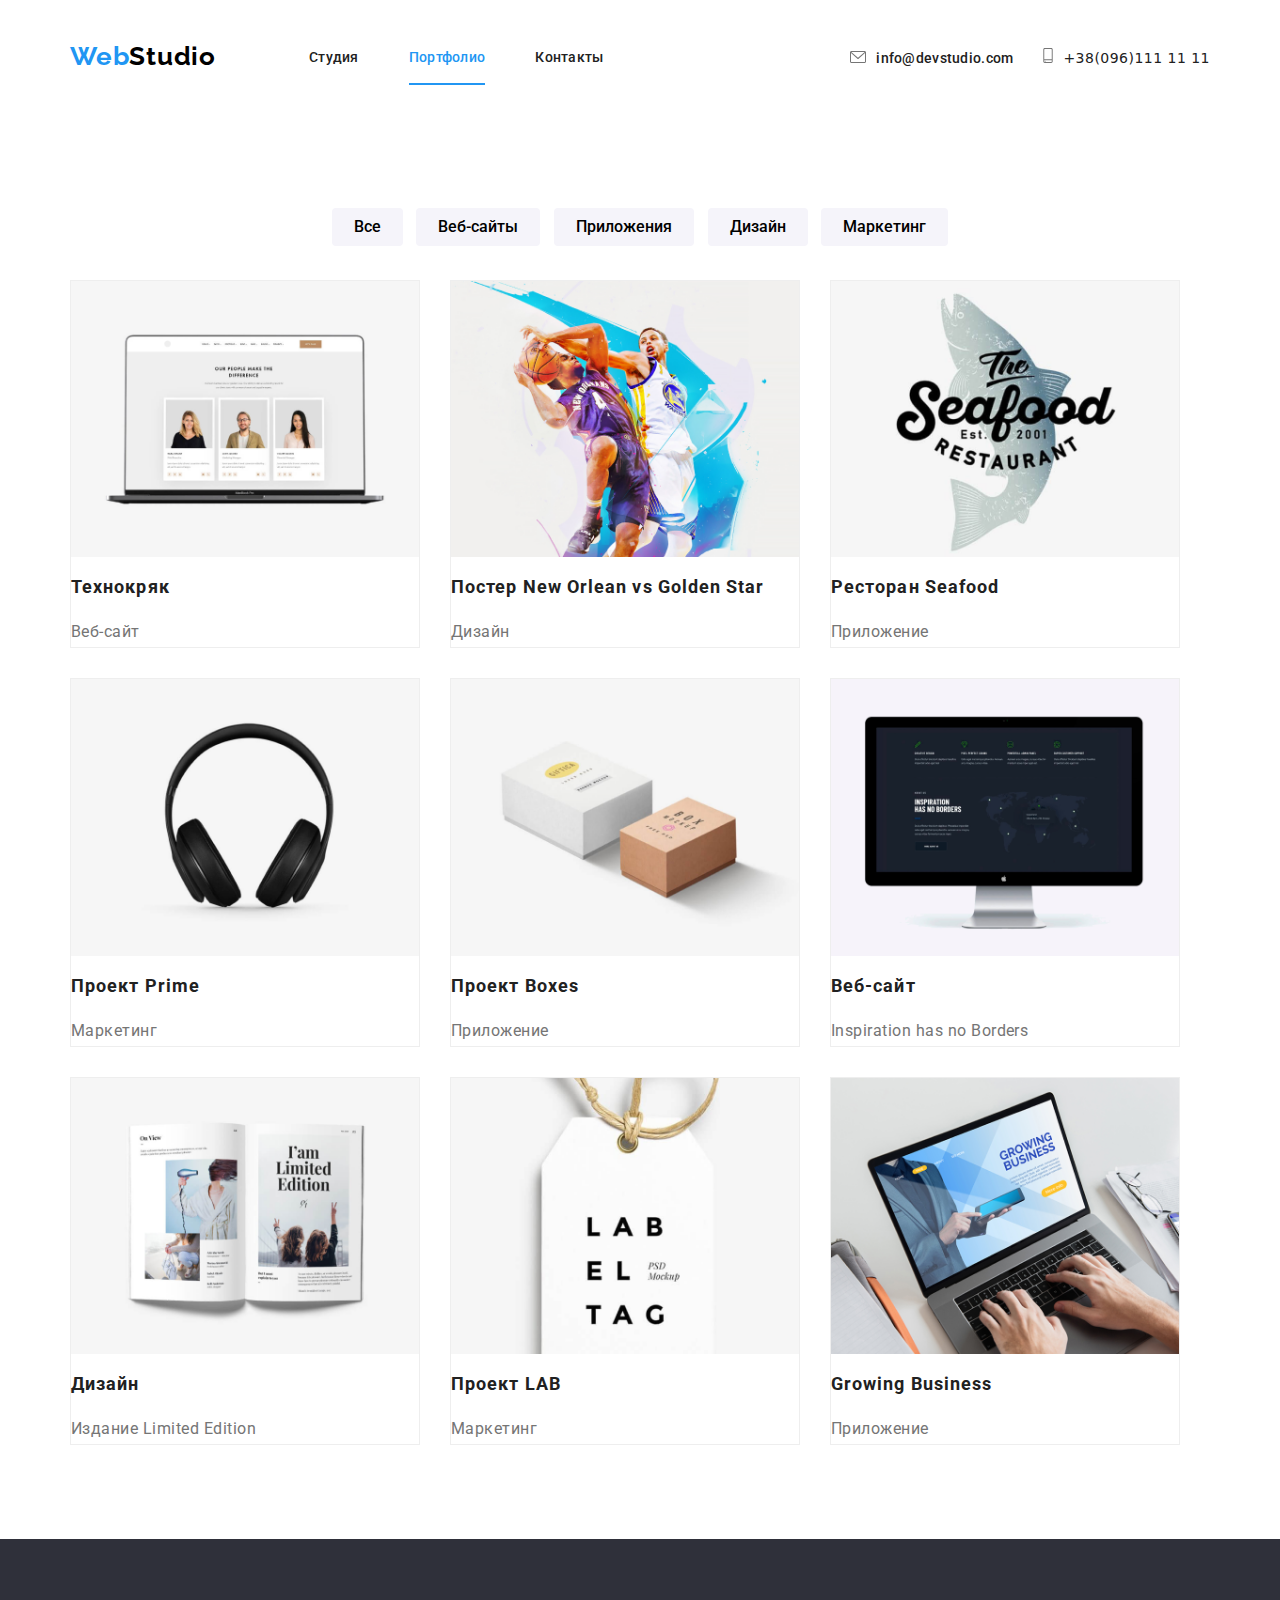
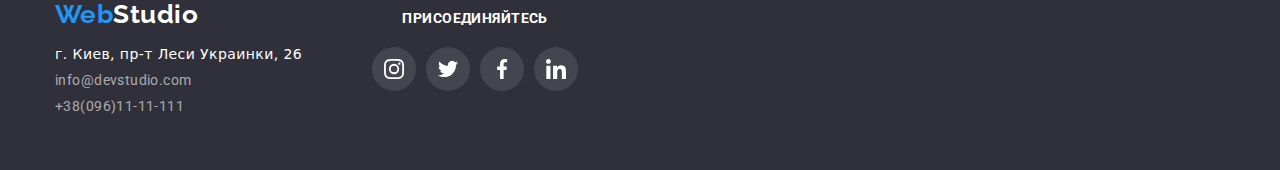
==== portfolio.html @ 76ba2aa8 "тумба" ====
<!DOCTYPE html>
<html lang="ru">
<head>
    <meta charset="UTF-8">
    <meta name="viewport" content="width=WebStudio, initial-scale=1.0">
    <title>Document</title>
    <link href="https://fonts.googleapis.com/css2?family=Raleway:wght@400;700;900&family=Roboto:ital,wght@0,400;0,500;0,900;1,700&display=swap" rel="stylesheet" />
    <link rel="stylesheet" href="./css/style.css"/>
    <link rel="stylesheet" href="./normalize.css"/>
</head>
<body>
    <header class="page-header">
    <div class="header-container">  
    <nav class="navigation">  
        <a href=""class="logo"><span class="logo-header">Web</span>Studio</a>
        <ul class="list-flax">
          <li class="list-item"><a href="./index.html"class="meny-nav">Студия</a></li>
          <li class="list-item"><a href=""class="meny-nav current">Портфолио</a></li>
          <li class="list-item"><a href=""class="meny-nav">Контакты</a></li>
        </ul>
    </nav>
    <ul class="adress-flax"> 
        <li class="adress-list">
            <a class="meny-nav mail adress-item" href="mailto:info@devstudio.com">
                <svg width="16px" height="12px" class="icon-adr"><use href="./image/иконки/sprite(1).svg#конверт"></use></svg>info@devstudio.com
            </a>
        </li>
        <li class="adress-list">
            <a class="meny-nav tell adress-item" href="+38-096-111-11-11">
                <svg width="10px" height="15px" class="icon-adr"><use href="./image/иконки/sprite(1).svg#смартфон"></use></svg>+38(096)111 11 11
            </a>
        </li>
    </ul>
    </header>

<div class="conteiner-portfolio">
    <div class="button-filter">
        <button type="button" class="filter">Все</button>
        <button type="button" class="filter">Веб-сайты</button>
        <button type="button" class="filter">Приложения</button>
        <button type="button" class="filter">Дизайн</button>
        <button type="button" class="filter">Маркетинг</button>
    </div>

<div class="portfolio">
 <section>
    <ul class="team">
        <li class="team-folio">
        <div class="folio-card">
                <img src="./portfolio image/техноякорь.png" alt="" width="370"/>
            <div>
                <h1 class="tittle">Технокряк</h1>
                <p class="text">Веб-сайт</p>
            </div>
        </div>
        </li>
        <li class="team-folio">
        <div class="folio-card">
            <img src="./portfolio image/постер.png" alt=""width="370"/>
        <div>
            <h1 class="tittle">Постер New Orlean vs Golden Star</h1>
            <p class="text">Дизайн</p> 
        </div>  
    </div>
        </li>
        <li class="team-folio">
        <div class="folio-card">
                <img src="./portfolio image/ресторан.png" alt=""width="370"/>
            <div>
                <h1 class="tittle">Ресторан Seafood</h1>
                <p class="text">Приложение</p>
            </div>   
        </div>
        </li>
        <li class="team-folio">
        <div class="folio-card">
            <img src="./portfolio image/проект прайм.png" alt=""width="370"/>
        <div>
            <h1 class="tittle">Проект Prime</h1>
            <p class="text">Маркетинг</p>
        </div>
    </div>
        </li>
        <li class="team-folio">
        <div class="folio-card">
            <img src="./portfolio image/проект бокс.png" alt=""width="370"/>
        <div>
            <h1 class="tittle">Проект Boxes</h1>
            <p class="text">Приложение</p>
        </div>
    </div>
        </li>
        <li class="team-folio">
        <div class="folio-card">
            <img src="./portfolio image/инспирит.png" alt=""width="370"/>
        <div>
            <h1 class="tittle">Веб-сайт</h1>
            <p class="text">Inspiration has no Borders</p>
        </div>
    </div>
        </li>
        <li class="team-folio">
        <div class="folio-card">
            <img src="./portfolio image/издание.png" alt=""width="370"/>
        <div>
            <h1 class="tittle">Дизайн</h1>
            <p class="text">Издание Limited Edition</p>
        </div>
    </div>
        </li>
        <li class="team-folio">
        <div class="folio-card">
            <img src="./portfolio image/проект лаб.png" alt=""width="370"/>
            <div>
            <h1 class="tittle">Проект LAB</h1>
            <p class="text">Маркетинг</p>
        </div>
    </div>
        </li>   
        <li class="team-folio">
        <div class="folio-card">
            <img src="./portfolio image/бизнес.png" alt=""width="370"/>
        <div>
            <h1 class="tittle">Growing Business</h1>
            <p class="text">Приложение</p>
        </div>
    </div>
        </li>
    </ul>
</section>
</div>
</div>

<footer class="fotter">
    <div class="fotter-position">
        <div class="fotter-list">
                <a href=""class="logo-footer"><span class="fotter-logo">Web</span>Studio</a>
            <!-- <div class="adress-list"> -->
                <address class="list">
                    <span class="fotter-adress">г. Киев, пр-т Леси Украинки, 26</span><br>
                    <a href="mailto:info@devstudio.com" class="fotter-nav">info@devstudio.com</a><br>
                    <a href="+38-096-111-11-11" class="fotter-nav">+38(096)11-11-111</a>
                </address>
            <!-- </div> -->
        </div>
    <div class="fotter-list">
        <h2>Присоединяйтесь</h2>
        <div class="fotter-social-list">
            <ul class="social-net">
                <li class="list-social-fot">
                    <a class="fotter-social-link" href="https://www.instagram/" target="_blank" rel="noopener noreferrer" aria-label="ссылка Инстаграм">
                        <svg class="icon-ft"><use href="./image/иконки/sprite.svg#instagram 2"></use></svg>
                    </a>   
                </li>
                <li class="list-social-fot">
                    <a class="fotter-social-link" href="https://www.twitter.com/" target="_blank" rel="noopener noreferrer" aria-label="ссылка Твитер">
                        <svg class="icon-ft"><use href="./image/иконки/sprite.svg#twitter 1"></use></svg>
                    </a>
                </li>
                <li class="list-social-fot">
                    <a class="fotter-social-link" href="https://www.facebook.com/" target="_blank" rel="noopener noreferrer" aria-label="ссылка Фейсбук">
                        <svg class="icon-ft"><use href="./image/иконки/sprite.svg#facebook 1"></use></svg>
                    </a>
                </li>
                <li class="list-social-fot">
                    <a class="fotter-social-link" href="https://www.linkedin.com/" target="_blank" rel="noopener noreferrer" aria-label="ссылка Линкедин">
                        <svg class="icon-ft"><use href="./image/иконки/sprite.svg#linkedin 1"></use></svg>
                    </a>
                </li>
            </ul>
        </div>
    </div>    
</div>   
</footer>
</body>
</html>
---- css/style.css ----
body{
    font-family: Roboto;
    background-color: #FFFFFF; 
    letter-spacing: 0.03em;
}

*,
*::before,
*::after{
    box-sizing: inherit;
}
a { 
    text-decoration: none; /* Убираем подчеркивание у ссылок */
   }
/* WebStudio */

.logo {
    color: #000000;
        text-decoration: none;
        font-family: 'Raleway', sans-serif;
        font-weight: bold;
        font-size: 26px;
        line-height: 1,2;
        letter-spacing: 0.03em;
        margin-right: 93px;
    }
.logo-header {
        color: #2196F3;
    }
.logo-footer{
        color: #FFFFFF;
    } 

.page-header{
    width: 1170px;
    padding-left: 15px;
    padding-right: 15px;
    margin-left: auto;
    margin-right: auto;
}
.meny-nav {
    display: block;
    margin-top: 32px;
    margin-bottom: 32px;
    font-size: 14px;
    color: #212121; 
    position: relative;
}
 
.current::after{
    content: "";
    position: absolute;
    width: 100%;
    height: 2px;
    background-color: #2196F3;
    left: 0;
    bottom: -20px;
}

.meny-nav.current{
    color: #2196F3;
}

/* .meny-nav.mail::before{
    content: ""
} */

.list{
    font-weight: 400;
    font-style: normal;
    color: rgba(255, 255, 255, 0.6);
    letter-spacing: 0.03em;
    margin-top: 20px;
    line-height:0.6;

}

.list-flax {
    display: flex;
    padding: 0px;
    margin: 0px;
    font-family: Roboto;
    font-style: normal;
    font-weight: 500;
    font-size: 14px;
    line-height: 16px;
    letter-spacing: 0.02em;
    color: #212121;
}

.list-item:not(:last-child){
    margin-right: 50px;
}

.adress-flax {
    color: #757575;
    display: flex;
    font-style:normal;
    /* margin-left: 0px; */
    align-items: flex-end;
    padding-left: 0px;
} 

.adress-list .icon-adr{
    display: inline-block;
    margin-right: 10px;
    fill: #757575;
}

.adress-item:hover .icon-adr {
    fill: #2196F3;
}

.adress-item:hover {
    color:#2196F3;
}


/* .adress-list :hover{
    fill:#2196F3;
    color:#2196F3;
} */
.adress-flax .mail{
    text-decoration: none;
    font-family: Roboto;
    font-weight: 500;
    font-size: 14px;
    letter-spacing: 0.02em;
    /* padding-right: 30px; */
}

/* .adress-flax .mail::before{
content: url(../image/mail.png);
margin-right: 10px;
background-size: contain;
}

.adress-flax .tell::before{
    content: url(../image/Vector-tell.png);
    margin-right: 10px;
    background-size: contain;  
} */



.header-container{
    display: flex;
}

.navigation{
    display: flex;
    align-items: center;
    justify-content: flex-end;
    margin-right: auto;
}


/* Эффективные решения для вашего бизнеса */

.site-header{
    max-width: 1600px;
    height: 600px;
    background-color: #c4c4c4;
    margin-left: auto;
    margin-right: auto;
    text-align: center;
    padding-top: 200px;
    padding-bottom: 200px;
    background-image: linear-gradient(rgba(47, 48, 58, 0.4) 50%, rgba(47, 48, 58, 0.4) 50%),url(../image/герой.jpg);
    background-repeat: no-repeat;
    background-position: center;
    background-size: cover;
}

.site-header h1{
    font-family: Roboto;
    font-style: normal;
    color: #FFFFFF;
    font-size: 44px;
    line-height: 1.36;
    text-align: center;
    font-weight: 900;
    letter-spacing: 0.06em;
    text-transform: uppercase;
}

.button{
    font-family: Roboto;
    font-style: normal;
    font-weight: bold;
    display: inline-flex;
    align-items: center;
    padding: 10px 32px;
    background-color: #2196F3;
    color: #FFFFFF;
    letter-spacing: 0.06em;
    border-radius: 4px;
    font-size: 16px;
    line-height: 30px;
    box-shadow: 0px 4px 4px rgba(0, 0, 0, 0.15);
}


.conteiner{
    width: 1170px;
    padding-left: 15px;
    padding-right: 15px;
    margin-right: auto;
    margin-left: auto;
    /* margin-top: 94px; */
    
}
/* .conteiner-portfolio{
    margin-top: 94px;
    
} */

.heading{
    font-family: Roboto;
    margin-top: 0px;
    margin-bottom: 30px;
    text-align: center;
    letter-spacing: 0.03em;
    font-size: 36px;
    line-height: 42px;
}


/* Особенности команды */

.conteiner-features{
    padding-top: 94px;
    padding-bottom: 94px;
    padding-right: 0px;
    
}

.features{
    display: flex;
    flex-direction: row;
    flex-wrap: wrap;
    margin-top: 0px;
    margin-bottom: 0px;
    padding: 0px;   
}
.section .item-title {
    color: var(--primary-text-color);
    text-transform: uppercase;
    font-size: 14px;}

.conteiner-features.item-text{
  font-weight: 400;
  margin-top: 10px;
  line-height: 1.71;
  font-size: 14px;
  letter-spacing: 0.03em;
}


h2{
    font-family: Roboto;
    font-style: normal;
    font-weight: bold;
    font-size: 36px;
    line-height: 42px;
    text-align: center;
    letter-spacing: 0.03em;
    color: #212121;
    margin-bottom: 50px;
    margin-top: 0px;
}

.features-list{
  width: calc((100% - 3 * 30px) / 4);
  margin-right: 30px;
  flex-basis: calc((100% -  3* 30px) / 4);
  list-style: none;
  /* margin: 0px;
  padding: 0px; */
}   

.features-list:nth-child(4n) {
    margin-right: 0px;}

.features-list::before{
    display: block;
    content: "";
    /* outline: 1px solid red; */
    /* width: 270px; */
    height: 120px;
    background: #F5F4FA;
}

.icon-attention::before{
    background-image: url(../image/спутник.png);
}

.icon-punctuality::before{
    background-image: url(../image/часы.png)
}

.icon-planning::before{
    background-image: url(../image/план.png)
}

.icon-modern::before{
    background-image: url(../image/космонавт.png)
}

.features p {
    color: #757575;
}
.features h3 {
    color: #212121;;
}


/* Чем мы занимаемся */

.features-work{
    /* padding-top: 94px; */
    padding-bottom: 94px ;
}

 .work-list{
    display:flex ;
    padding-left: 0px;
    padding-top: 0px;
    /* flex-wrap: wrap; */
    margin-bottom: 30px;
 }

 .work-item{
    margin-right: 30px;
    margin-bottom: 30px;
    flex-basis: calc((100% - 3 * 30px) / 3);
    width: calc((100% - 30px * 2) / 3);
}


.work-item:nth-child(3n){
    margin-right: 0px;
 }

/* label */

.thumb {
    position: relative;
    /* margin: 10px; */
}

.thumb > .label {
  position: absolute;
  bottom: 0;
  right: 0;
  left: 0;
  margin: 0;
  padding: 27px 82px;
  
  font-family: Roboto;
  font-size: 14px;
  line-height: 16px;
  letter-spacing: 0.03em;
  font-weight: bold;
  text-align: center;
  text-transform: uppercase;
  white-space: nowrap;
  background-color: rgba(47, 48, 58, 0.8);
  color: #fff;
}

/* .label{
    background: rgba(47, 48, 58, 0.8);
}

.label p{
    margin: 0px;
} */




/* Наша команда */

.section-team{
    /* padding-top: 94px; */
    padding-bottom: 94px ;
    margin-bottom: 94px;
    background: #F5F4FA;
}

/* .section-team h2 {
    margin-bottom: 50px;
    margin-top: 0px; */

.team{
    display: flex;
    flex-wrap: wrap;
    margin-top: 0px;}

.team p {
    color: #757575;
    margin:0px;
    position: inherit;
}
img{
    display: block;
    max-width: 100%;
    height: auto;
}
    

.team-list{
    padding: 0px;
    margin: 0px;
    box-shadow: 0px 1px 3px rgba(0, 0, 0, 0.12), 0px 1px 1px rgba(0, 0, 0, 0.14), 0px 2px 1px rgba(0, 0, 0, 0.2);
    border-radius: 0px 0px 4px 4px;
    text-align: center;
    width: calc((100% - 30px * 3) / 4);
    background: #FFFFFF;
}

.team-list:not(:last-child){
    margin-right: 30px;
    /* flex-basis: calc((100% - 3 * 30px) / 4); */
    
}
.team-list:last-child{
    margin-right: 0px;
}

.social-net{
    display: flex;
    justify-content: center;
    /* align-items: center; */
    padding-left: 0px;
    margin-top: 0px;
    margin-bottom: 0px;
}

.list-social{
    margin-top: 16px;
    margin-bottom: 30px;
}

.list-social:not(:last-child){
    margin-right: 10px;
}

.list-social-link{
    display: flex;
    justify-content: center;
    align-items: center;
    width: 44px;
    height: 44px;
    /* background-color:#FFFFFF; */
    border-radius: 50px;
}

.icon{
    width: 20px;
    height: 20px;
    fill:#AFB1B8
}

/* .list-social-link .icon{
    fill: #AFB1B8;
} */

.list-social-link:hover {
    background: #2196F3;
}

.list-social-link:hover .icon {
    fill: #FFFFFF;
    
}
    


/* .team-list:nth-last-child(-n + 5){
    margin-bottom: 0px;
} */

/* Наши клиенты */

.section-clients{
    margin-bottom: 94px;
}

.client-brand{
    display: flex;
    flex-direction: row;
    flex-wrap: nowrap;
    margin-top: 0px;
    margin-bottom: 0px;
    padding: 0px;
    height: 90px;
    /* outline: 1px solid red; 
*/
}
.client-brand-list{
    flex-basis: calc((100% - 5 * 30px) / 6);
    /* margin-right: 30px; */
    display: flex;
    align-items: center;
    justify-content: center;
    border: 1px solid #AFB1B8;
    box-sizing: border-box;
    border-radius: 4px;
    width: 170px;
    height: 90px;
}

/* .section-clients h2{
    margin-bottom: 50px;
    margin-top: 0px;
    font-family: Roboto;
    font-style: normal;
    font-weight: bold;
    font-size: 36px;
    line-height: 42px;
    text-align: center;
    letter-spacing: 0.03em
} */

.client-brand-list:not(:last-child){
    margin-right: 30px;
}

.client-brand-list:hover,
.client-brand-list:focus
/* .client-brand-list:hover .brand,
.client-brand-list:focus .brand */
 {
    border-color:#2196F3;
    fill: #2196F3;
}

.client-brand-link{
    display: flex;
    align-items: center;
    justify-content: center;
    width: 165px;
    height: 90px; 
}


.client-brand-link:hover .brand{
    fill: #2196F3;
    
}

.brand{ 
    fill: #afb1b8;
}

/* .brand:hover{
    fill: #2196F3;
} */

/* Подвал */

.fotter{
    /* font-weight: 400; */
    font-style: normal;
    font-size: 14px;
    background-color: #2F303A;;
    padding-top:  60px;
    padding-bottom:  60px;
}

.fotter-position{ 
    width: 1200px;
    padding: 0px 15px 0 15px;
    margin-top: 0px;
    margin-bottom: 0px;
    margin-right: auto;
    margin-left: auto;
    display: flex;
    align-items: baseline;
}


.fotter-list{

    display: flex;
    flex-direction: column;
    margin-right: 70px;
    font-size: 14px;
    line-height: 0.6;
}

.fotter-position h2{
    /* text-align:center; */
    font-weight: 700;
    font-size: 14px;
    line-height: 1.14;
    letter-spacing: 0.03em;
    text-transform: uppercase;
    margin-top: 15px;
    color: #FFFFFF;
    /* position: absolute; */
    margin-top: 0px;
    margin-bottom: 0px;
}

.adress-list:not(:last-child){
    /* margin-top: 20px; */
    margin-right: 30px;
}


.fotter-social-list{
    padding-top: 20px;
}

.fotter-social-link{
    display: block;
    width: 44px;
    height: 44px;
    padding: 12px;
    /* fill: #ffffff; */
    background: rgba(255, 255, 255, 0.1);
    border-radius: 50%;
}

/* .list-social-link .icon{
    fill: #AFB1B8;
} */

.logo-footer{
    display: block;
    /* margin-top: 60px; */
    text-decoration: none;
    font-family: Raleway, sans-serif;
    font-weight: 700;
    font-size: 26px;
    inline-size: 1.2;
    line-height: 31px;
    /* position: absolute; */
    margin: 0px;
}
.fotter-nav{
    color: rgba(255, 255, 255, 0.6);
    /* margin-bottom: 9px; */
    font-family: Roboto;
    display: block;
    text-decoration: none;
    font-weight: 400;
    font-size: 14px;
    margin-top: 9px;
}
.fotter-adress{
    color: #FFFFFF;
    display: block;
}

.fotter-nav:hover,
.fotter-nav:focus {
  text-decoration: underline;}

.icon-ft{
    width: 20px;
    height: 20px;
    fill:#FFFFFF;
}

.fotter-social-link:hover{
    background: #2196F3;
}

.list-social-fot:not(:last-child){
    margin-right: 10px;
}


/* Потрфолио */
.logo-footer {
    color:  #FFFFFF;
    text-decoration: none;
    font-family: 'Raleway', sans-serif;
}
 .fotter-logo {
    color: #2196F3;
 }

/* Портфолио */

 .conteiner-portfolio{
    width: 1170px;
    padding-left: 15px;
    padding-right: 15px;
    margin-top: 94px;
    margin-bottom: 94px;
    margin-right: auto;
    margin-left: auto;
    text-align: center;
}

.team{
    padding-left: 0px;
    padding-top: 0px;
    display:flex ;
    flex-wrap: wrap;
    /* margin-right: 30px; */
    margin-bottom: 30px;  
}

.team-folio{
    margin-right: 30px;
    margin-bottom: 30px;
    flex-basis: calc((100% - 3 * 30px) / 3);
    width: calc((100% - 30px * 2) / 3);
}

.team-folio:nth-child(3n){
    margin-right: 0px;
}

.team-folio:nth-last-child(-n + 4){
    margin-bottom: 0px;
} 

.team-folio:hover{
    box-shadow: 0px 1px 1px rgba(0, 0, 0, 0.12), 0px 4px 4px rgba(0, 0, 0, 0.06), 1px 4px 6px rgba(0, 0, 0, 0.16);
}

.folio-card{
    /* margin-top: 34px;
    margin-bottom: 30px; */
    background: #FFFFFF;
    border: 1px solid #EEEEEE;
    box-sizing: border-box;
    text-align: left;
}

.tittle{
    text-align: left;
    color: #212121;
    font-size: 18px;
    line-height: 2;
    letter-spacing: 0.06em;
    font-family: Roboto;
    font-style: normal;
    font-weight: bold;
    
}

.text{
    margin-top: 4px;
    color: #757575;
    font-size: 16px;
    line-height: 1.87;
    letter-spacing: 0.03em;
    font-family: Roboto;
    font-style: normal;
    font-weight: normal;
}

.button-filter{
    text-align: center;
    margin-bottom: 34px;
}

/* Фильтр портфолио */
.filter{
    padding: 6px 22px;
    border-style: none;
    background: #f5f4fa;
    border-radius: 4px;
    margin-right: 8px;
    font-family: Roboto;
    font-style: normal;
    font-weight: 500;
    font-size: 16px;
    line-height: 1.6;
 }

.filter:last-child{
    margin-right: 0px;
}

 .filter:hover,
 .filter:focus{
    color: #F5F4FA;
    background-color: #2196F3;
    padding: 6px 22px;
    border-style: none;
    box-shadow: 0px 3px 1px rgba(0, 0, 0, 0.1), 0px 1px 2px rgba(0, 0, 0, 0.08), 0px 2px 2px rgba(0, 0, 0, 0.12);
    border-radius: 4px;
 }
 
 .portfolio h1{
    color: #212121;
 }

 .portfolio p{
    color: #757575;
 }

 li{
    list-style-type: none;}

 .list{
     font-style: normal;}
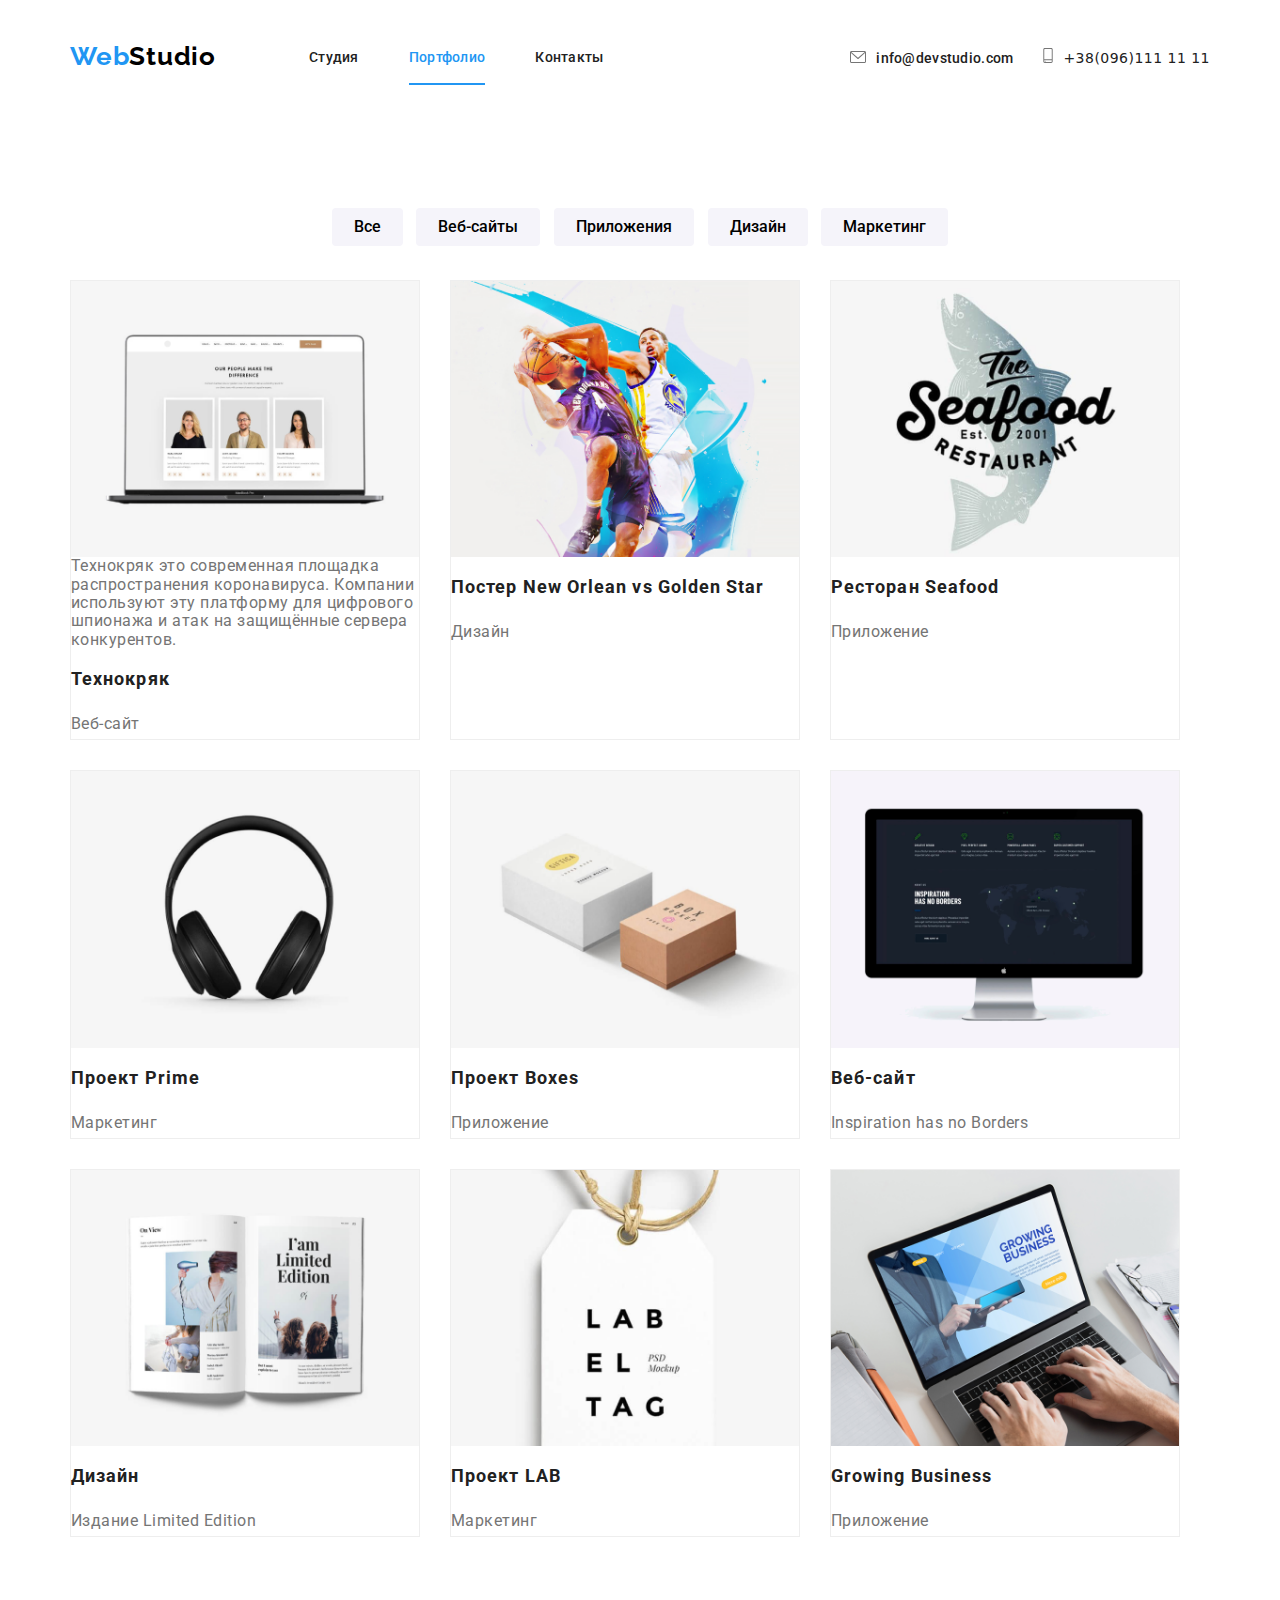
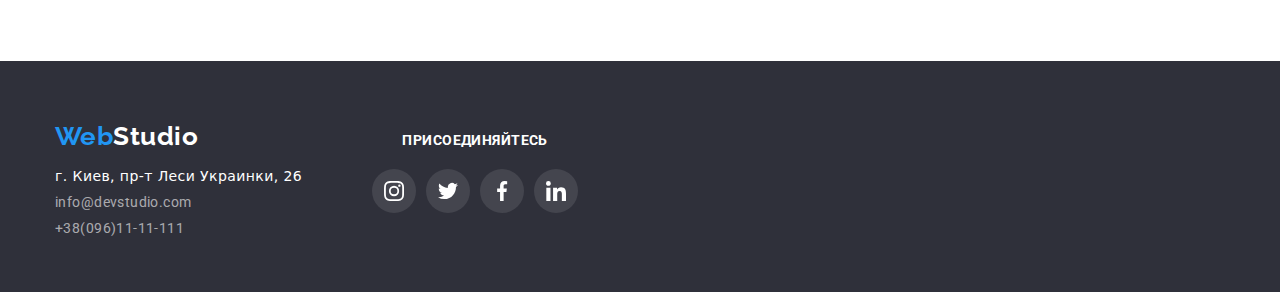
==== commit db7ae1fe: "портфолио в ссылку и дивы" ====
--- a/portfolio.html
+++ b/portfolio.html
@@ -46,85 +46,106 @@
  <section>
     <ul class="team">
         <li class="team-folio">
-        <div class="folio-card">
-                <img src="./portfolio image/техноякорь.png" alt="" width="370"/>
-            <div>
+            <a class="folio-card" href="">
+                <div class="portfolio-overlay">
+                    <img src="./portfolio image/техноякорь.png" alt="" width="370"/>
+                    <p>Технокряк это современная площадка распространения коронавируса. 
+                       Компании используют эту платформу для цифрового шпионажа и атак на защищённые сервера конкурентов.</p>
+                </div>
+                <div>
                 <h1 class="tittle">Технокряк</h1>
                 <p class="text">Веб-сайт</p>
-            </div>
-        </div>
-        </li>
-        <li class="team-folio">
-        <div class="folio-card">
-            <img src="./portfolio image/постер.png" alt=""width="370"/>
-        <div>
-            <h1 class="tittle">Постер New Orlean vs Golden Star</h1>
-            <p class="text">Дизайн</p> 
-        </div>  
-    </div>
-        </li>
-        <li class="team-folio">
-        <div class="folio-card">
-                <img src="./portfolio image/ресторан.png" alt=""width="370"/>
-            <div>
-                <h1 class="tittle">Ресторан Seafood</h1>
-                <p class="text">Приложение</p>
-            </div>   
-        </div>
-        </li>
-        <li class="team-folio">
-        <div class="folio-card">
-            <img src="./portfolio image/проект прайм.png" alt=""width="370"/>
-        <div>
-            <h1 class="tittle">Проект Prime</h1>
-            <p class="text">Маркетинг</p>
-        </div>
-    </div>
-        </li>
-        <li class="team-folio">
-        <div class="folio-card">
-            <img src="./portfolio image/проект бокс.png" alt=""width="370"/>
-        <div>
-            <h1 class="tittle">Проект Boxes</h1>
-            <p class="text">Приложение</p>
-        </div>
-    </div>
-        </li>
-        <li class="team-folio">
-        <div class="folio-card">
-            <img src="./portfolio image/инспирит.png" alt=""width="370"/>
-        <div>
-            <h1 class="tittle">Веб-сайт</h1>
-            <p class="text">Inspiration has no Borders</p>
-        </div>
-    </div>
-        </li>
-        <li class="team-folio">
-        <div class="folio-card">
-            <img src="./portfolio image/издание.png" alt=""width="370"/>
-        <div>
-            <h1 class="tittle">Дизайн</h1>
-            <p class="text">Издание Limited Edition</p>
-        </div>
-    </div>
-        </li>
-        <li class="team-folio">
-        <div class="folio-card">
-            <img src="./portfolio image/проект лаб.png" alt=""width="370"/>
-            <div>
-            <h1 class="tittle">Проект LAB</h1>
-            <p class="text">Маркетинг</p>
-        </div>
-    </div>
+                </div>
+            </a>
+        </li>
+        <li class="team-folio">
+            <a class="folio-card" href="">
+                <div>
+                    <img src="./portfolio image/постер.png" alt=""width="370"/>
+                </div>
+                <div>
+                    <h1 class="tittle">Постер New Orlean vs Golden Star</h1>
+                    <p class="text">Дизайн</p> 
+                </div>
+            </a>
+        </li>
+        <li class="team-folio">
+            <a class="folio-card" href=""> 
+                <div>
+                    <img src="./portfolio image/ресторан.png" alt=""width="370"/>
+                </div>
+                <div>
+                    <h1 class="tittle">Ресторан Seafood</h1>
+                    <p class="text">Приложение</p>
+                </div>   
+            </a>
+        </li>
+        <li class="team-folio">
+            <a class="folio-card" href=""> 
+                <div>
+                    <img src="./portfolio image/проект прайм.png" alt=""width="370"/>
+                </div>
+                <div>
+                    <h1 class="tittle">Проект Prime</h1>
+                    <p class="text">Маркетинг</p>
+                </div>
+            </a>
+        </li>
+        <li class="team-folio">
+            <a class="folio-card" href=""> 
+                <div>
+                    <img src="./portfolio image/проект бокс.png" alt=""width="370"/>
+                </div>
+                <div>
+                    <h1 class="tittle">Проект Boxes</h1>
+                    <p class="text">Приложение</p>
+                </div>
+            </a>
+        </li>
+        <li class="team-folio">
+            <a class="folio-card" href="">
+                <div>
+                    <img src="./portfolio image/инспирит.png" alt=""width="370"/>
+                </div>
+                <div>
+                    <h1 class="tittle">Веб-сайт</h1>
+                    <p class="text">Inspiration has no Borders</p>
+                </div>
+            </a>
+        </li>
+        <li class="team-folio">
+            <a class="folio-card" href="">
+                <div class="folio-card">
+                    <img src="./portfolio image/издание.png" alt=""width="370"/>
+                </div>
+                <div>
+                    <h1 class="tittle">Дизайн</h1>
+                    <p class="text">Издание Limited Edition</p>
+                </div>
+            </a>
+        </li>
+        <li class="team-folio">
+            <a class="folio-card" href="">
+                <div class="folio-card">
+                    <img src="./portfolio image/проект лаб.png" alt=""width="370"/>
+                </div>
+                <div>
+                    <h1 class="tittle">Проект LAB</h1>
+                    <p class="text">Маркетинг</p>
+                </div>
+            </a>
         </li>   
         <li class="team-folio">
-        <div class="folio-card">
-            <img src="./portfolio image/бизнес.png" alt=""width="370"/>
-        <div>
-            <h1 class="tittle">Growing Business</h1>
-            <p class="text">Приложение</p>
-        </div>
-    </div>
+            <a class="folio-card" href="">
+                <div>
+                    <img src="./portfolio image/бизнес.png" alt=""width="370"/>
+                </div>
+                <div>
+                    <h1 class="tittle">Growing Business</h1>
+                    <p class="text">Приложение</p>
+                </div>
+                
+            </a>
         </li>
     </ul>
 </section>
--- a/css/style.css
+++ b/css/style.css
@@ -405,7 +405,7 @@
     margin:0px;
     position: inherit;
 }
-img{
+img, svg{
     display: block;
     max-width: 100%;
     height: auto;
@@ -687,6 +687,55 @@
     color: #2196F3;
  }
 
+/* Модальное окно */
+
+.backdrop{
+    position: fixed;
+    top: 0;
+    left: 0;
+    width: 100%;
+    height: 100%;
+    background-color:rgba(0, 0, 0, 0.2);
+}
+
+.modal{
+    position: absolute;
+    top: 50%;
+    left: 50%;
+    transform: translate(-50%, -50% );
+
+    width: 528px;
+    height: 581px;
+
+    background-color:#FFFFFF;
+    
+}
+
+.modal-button{
+    position: absolute;
+    top: 0;
+    right: 0;
+    margin: 8px;
+    display: flex;
+    justify-content: center;
+    align-items: center;
+    width: 30px;
+    height: 30px;
+    border-radius: 50%;
+    background:#FFFFFF; ;
+    border: 1px solid rgba(0, 0, 0, 0.1);
+}
+
+.icon-close{
+    fill:#000000;
+
+}
+
+.backdrop.is-hidden {
+    opacity: 0;
+    pointer-events: none;
+}
+
 /* Портфолио */
 
  .conteiner-portfolio{
@@ -714,15 +763,16 @@
     margin-bottom: 30px;
     flex-basis: calc((100% - 3 * 30px) / 3);
     width: calc((100% - 30px * 2) / 3);
+    border: 1px solid #EEEEEE;
 }
 
 .team-folio:nth-child(3n){
     margin-right: 0px;
 }
 
-.team-folio:nth-last-child(-n + 4){
+/* .team-folio:nth-last-child(-n + 4){
     margin-bottom: 0px;
-} 
+}  */
 
 .team-folio:hover{
     box-shadow: 0px 1px 1px rgba(0, 0, 0, 0.12), 0px 4px 4px rgba(0, 0, 0, 0.06), 1px 4px 6px rgba(0, 0, 0, 0.16);
@@ -732,9 +782,20 @@
     /* margin-top: 34px;
     margin-bottom: 30px; */
     background: #FFFFFF;
-    border: 1px solid #EEEEEE;
+    /* border: 1px solid #EEEEEE; */
     box-sizing: border-box;
     text-align: left;
+}
+
+.portfolio-overlay p{
+    font-family: Roboto;
+    font-style: normal;
+    font-weight: normal;
+    letter-spacing: 0.03em;
+    background-color: #fff;
+    align-items: center;
+    /* padding: 24px 63px; */
+
 }
 
 .tittle{
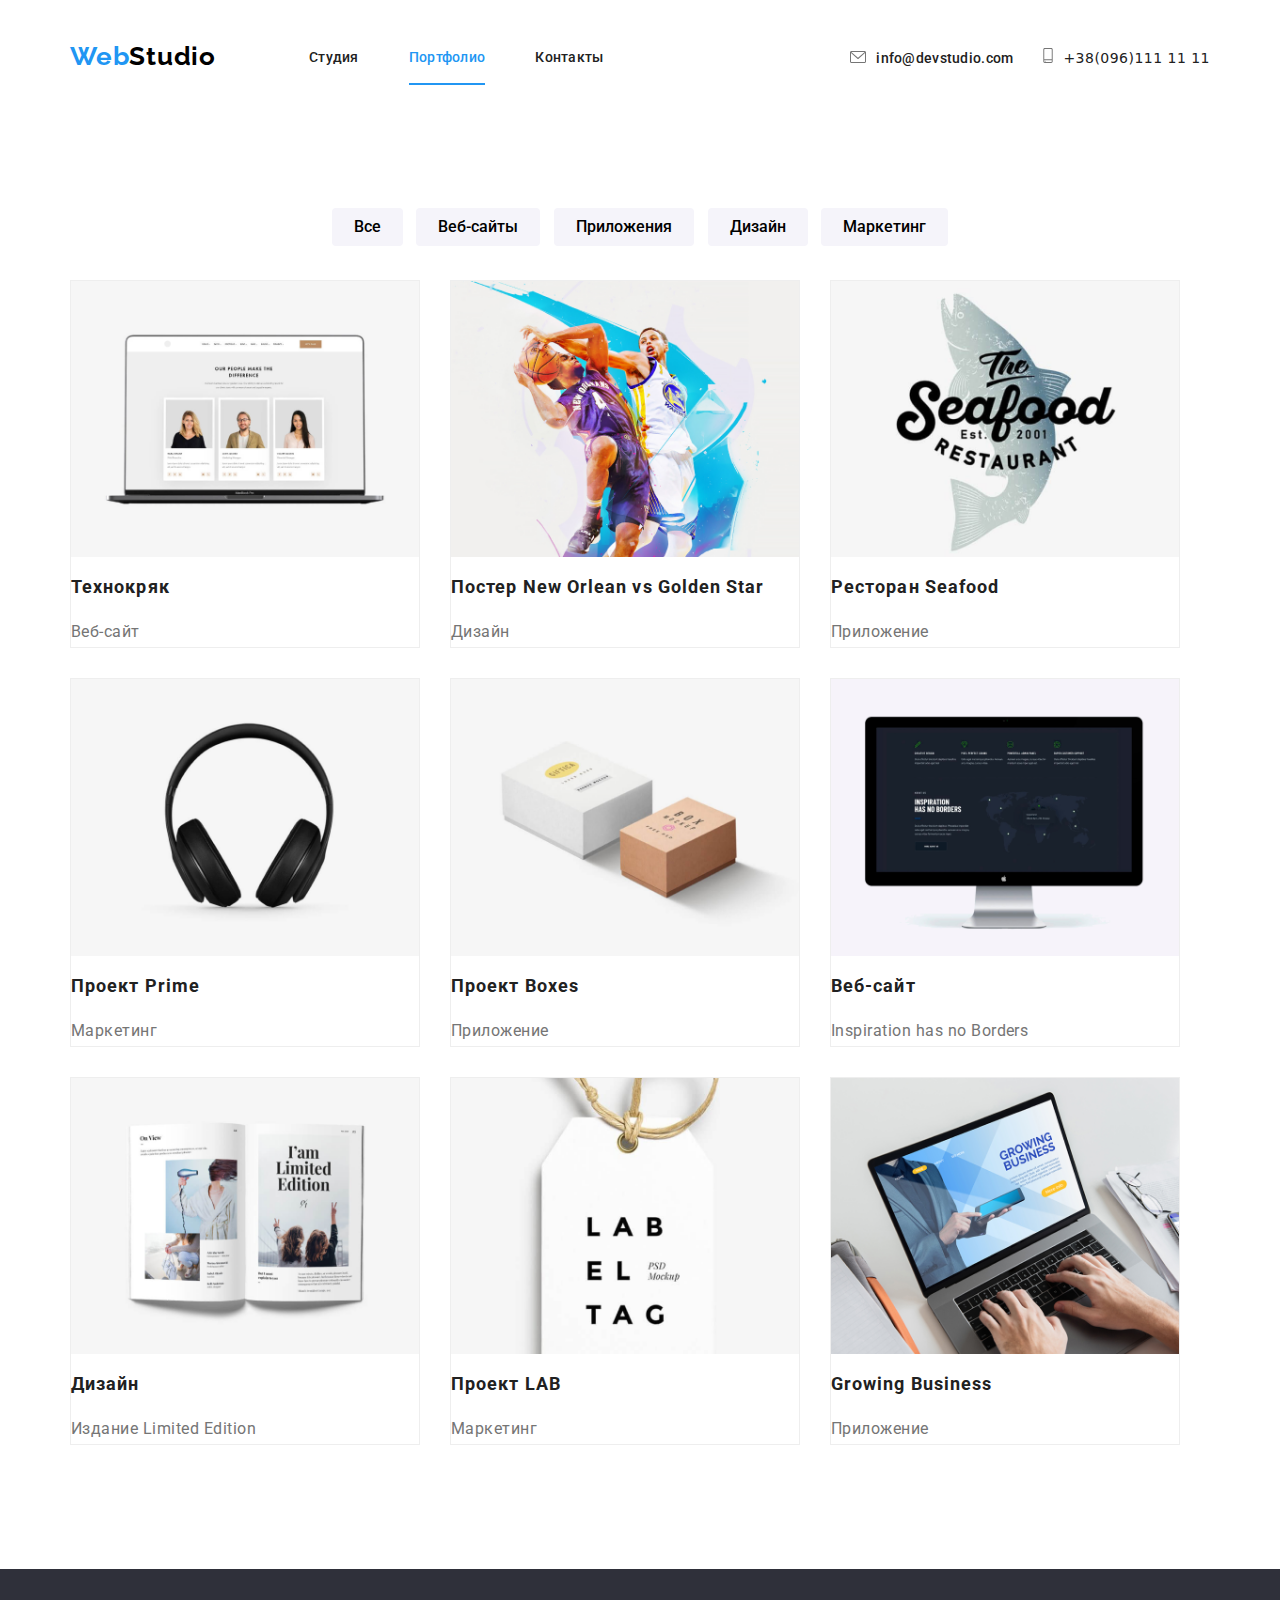
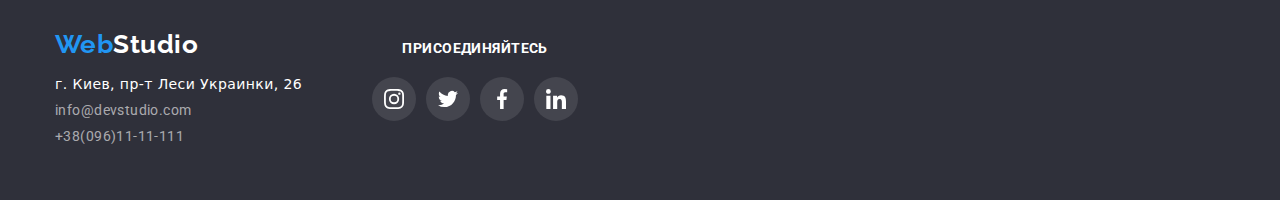
==== commit 0d1b74b7: "ховер технокряк" ====
--- a/portfolio.html
+++ b/portfolio.html
@@ -47,14 +47,14 @@
     <ul class="team">
         <li class="team-folio">
             <a class="folio-card" href="">
-                <div class="portfolio-overlay">
+                <div class="portfolio-thumb">
                     <img src="./portfolio image/техноякорь.png" alt="" width="370"/>
-                    <p>Технокряк это современная площадка распространения коронавируса. 
+                    <p class="text-overlay">Технокряк это современная площадка распространения коронавируса. 
                        Компании используют эту платформу для цифрового шпионажа и атак на защищённые сервера конкурентов.</p>
                 </div>
                 <div>
-                <h1 class="tittle">Технокряк</h1>
-                <p class="text">Веб-сайт</p>
+                    <h1 class="tittle">Технокряк</h1>
+                    <p class="text">Веб-сайт</p>
                 </div>
             </a>
         </li>
--- a/css/style.css
+++ b/css/style.css
@@ -401,10 +401,11 @@
     margin-top: 0px;}
 
 .team p {
-    color: #757575;
+    /* color: #757575; */
     margin:0px;
-    position: inherit;
-}
+    /* position: inherit; */
+}
+
 img, svg{
     display: block;
     max-width: 100%;
@@ -787,15 +788,39 @@
     text-align: left;
 }
 
-.portfolio-overlay p{
+
+.portfolio-thumb{
+    position: relative;
+    /* overflow: hidden; */
+}
+
+
+.text-overlay{
+    position: absolute;
+    display: inline-block;
     font-family: Roboto;
     font-style: normal;
     font-weight: normal;
     letter-spacing: 0.03em;
-    background-color: #fff;
+    color: #fff;
+    text-align: left;
     align-items: center;
-    /* padding: 24px 63px; */
-
+    padding: 63px 24px;
+    top: 0;
+    left: 0;
+    width: 100%;
+    height: 100%;
+    background-color: rgba(33, 150, 243, 0.9);
+    transform: translateY(100%);
+    opacity: 0;
+    transition: transform 250ms cubic-bezier(0.4, 0, 0.2, 1);
+    opacity: 250ms cubic-bezier(0.4, 0, 0.2, 1);
+}
+
+.folio-card:hover .text-overlay,
+.folio-card:focus .text-overlay{
+    transform: translatey(0);
+    opacity: 1;
 }
 
 .tittle{
@@ -840,7 +865,7 @@
     line-height: 1.6;
  }
 
-.filter:last-child{
+.filter:last-child{ 
     margin-right: 0px;
 }
 
@@ -858,9 +883,9 @@
     color: #212121;
  }
 
- .portfolio p{
+ /* .portfolio p{
     color: #757575;
- }
+ } */
 
  li{
     list-style-type: none;}
